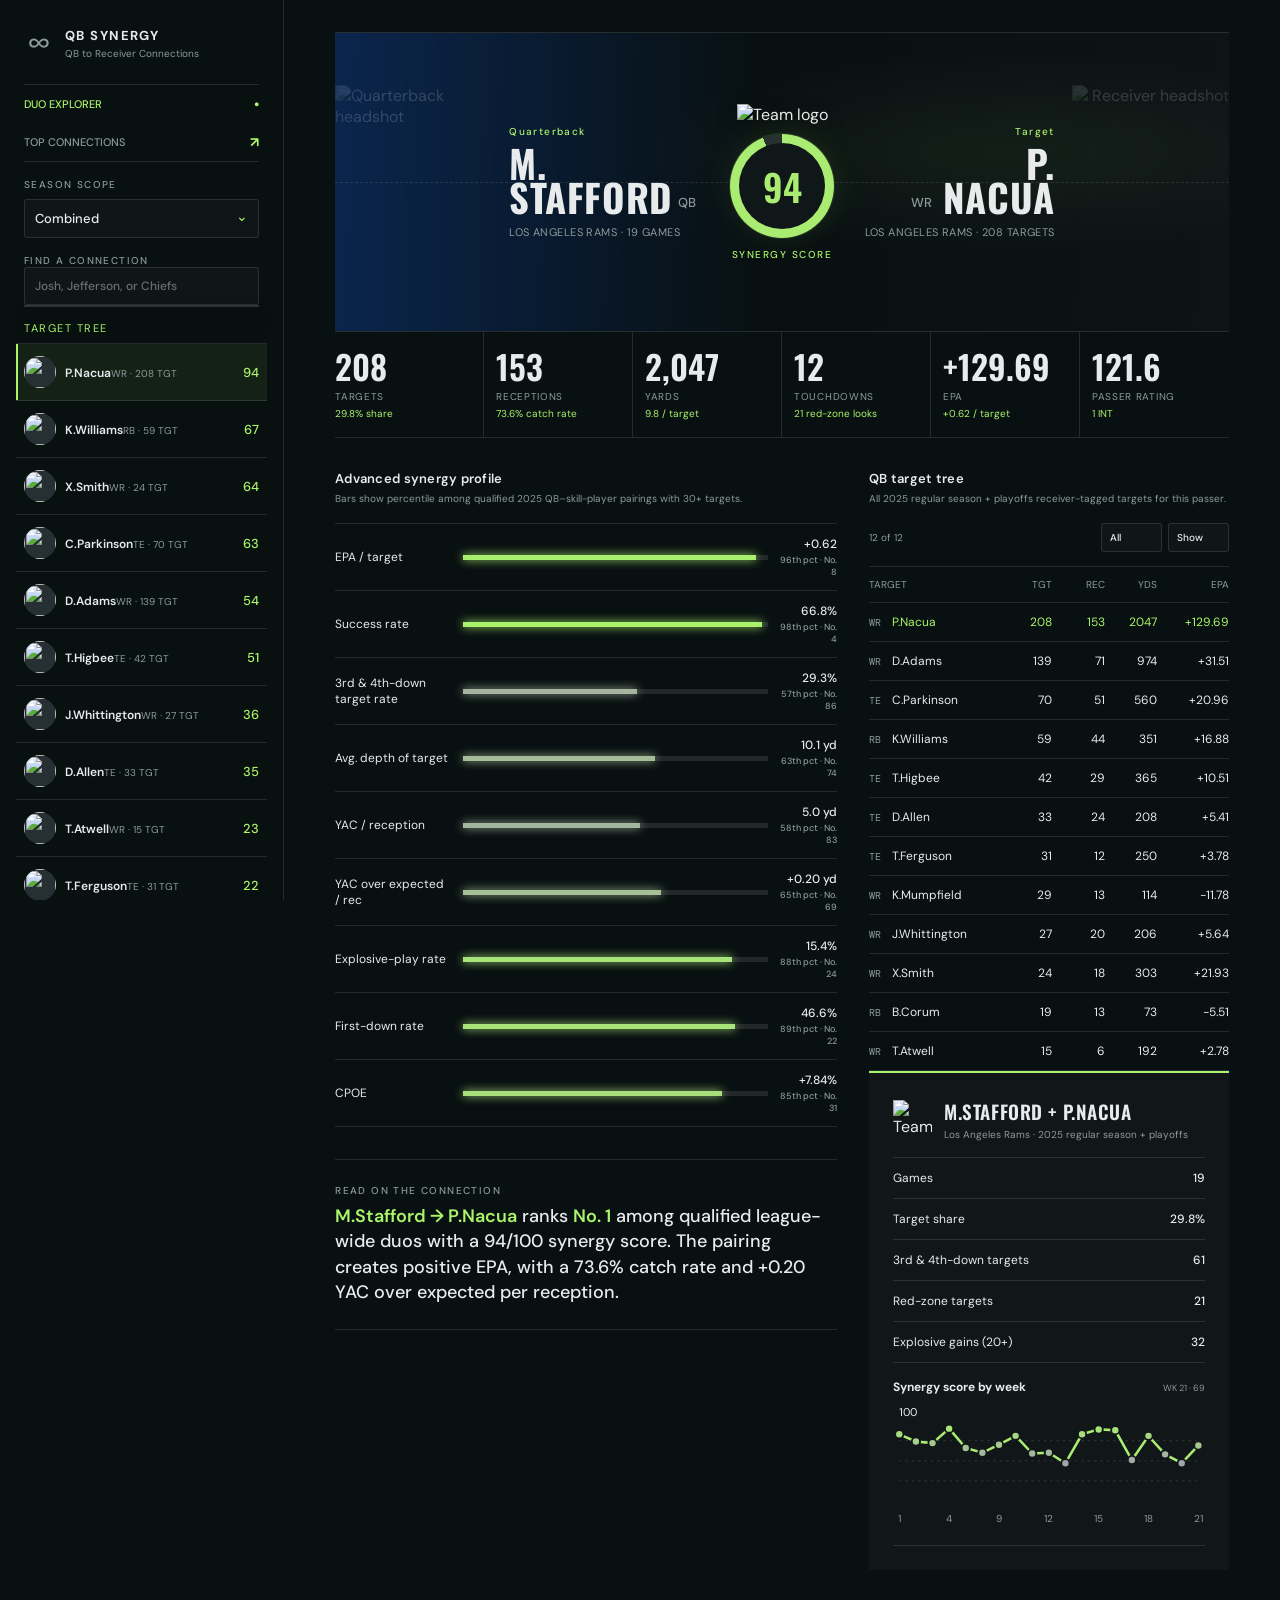
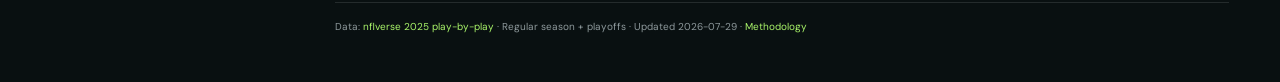
==== index.html @ 6d749989 "reup" ====
<!doctype html>
<html lang="en">
<head>
  <meta charset="utf-8" />
  <meta name="viewport" content="width=device-width, initial-scale=1" />
  <title>QB Synergy — 2025 NFL Connections</title>
  <link rel="preconnect" href="https://fonts.googleapis.com">
  <link rel="preconnect" href="https://fonts.gstatic.com" crossorigin>
  <link href="https://fonts.googleapis.com/css2?family=DM+Mono:wght@400;500&family=DM+Sans:wght@400;500;600;700&family=Oswald:wght@500;600;700&display=swap" rel="stylesheet">
  <style>
    :root{--ink:#e8ebec;--muted:#8e999c;--line:rgba(225,232,232,.13);--panel:#111718;--panel2:#151c1d;--accent:#aaf56a;--team:#003594;--bg:#091011}
    *{box-sizing:border-box} body{margin:0;background:var(--bg);color:var(--ink);font-family:"DM Sans",sans-serif;min-height:100vh}
    body:before{content:"";pointer-events:none;position:fixed;inset:0;background:linear-gradient(105deg,rgba(255,255,255,.025) 1px,transparent 1px),linear-gradient(15deg,rgba(255,255,255,.018) 1px,transparent 1px);background-size:80px 80px,130px 130px;opacity:.3;z-index:-1}
    .app{display:grid;grid-template-columns:284px minmax(0,1fr);min-height:100vh}.sidebar{padding:26px 17px 18px;border-right:1px solid var(--line);background:rgba(9,16,17,.88);position:sticky;top:0;height:100vh;overflow:auto}.brand{display:flex;align-items:center;gap:11px;padding:0 10px 27px}.mark{width:29px;height:29px;background:var(--accent);border-radius:50% 50% 50% 5px;transform:rotate(-45deg);position:relative;animation:mark-in .6s cubic-bezier(.2,.8,.2,1) both}.mark:after{content:"";position:absolute;inset:8px;border:2px solid #0d1915;border-radius:50%}.brand strong{letter-spacing:.11em;font-size:13px}.brand span{font-family:"DM Mono";font-size:10px;color:var(--muted);display:block;margin-top:2px}
    .side-label,.eyebrow{font:500 10px "DM Mono";letter-spacing:.14em;text-transform:uppercase;color:var(--muted)}.side-nav{margin:0 10px 18px;border-top:1px solid var(--line);border-bottom:1px solid var(--line)}.side-nav a{display:flex;justify-content:space-between;align-items:center;padding:10px 0;color:var(--muted);text-decoration:none;font:500 11px "DM Mono"}.side-nav a.active,.side-nav a:hover{color:var(--accent)}.side-nav b{color:var(--accent);font-size:14px}.search{position:relative;margin:0 10px 18px}.search input{width:100%;border:1px solid var(--line);background:#101617;color:var(--ink);font:500 12px "DM Sans";padding:10px;border-radius:3px;outline:none;transition:border-color .2s,background .2s}.search input::placeholder{color:#647073}.search input:focus{border-color:var(--accent);background:#131c1b}.search-results{position:absolute;z-index:10;left:0;right:0;top:100%;background:#131a1b;border:1px solid var(--line);box-shadow:0 14px 32px rgba(0,0,0,.3)}.search-hit{width:100%;display:grid;grid-template-columns:1fr auto;text-align:left;gap:8px;border:0;border-bottom:1px solid var(--line);background:transparent;color:var(--ink);padding:9px 10px;cursor:pointer;font:11px "DM Sans"}.search-hit:last-child{border-bottom:0}.search-hit:hover{background:rgba(170,245,106,.08)}.search-hit b{font-weight:600}.search-hit span{font:9px "DM Mono";color:var(--muted)}.search-hit em{font:10px "DM Mono";color:var(--accent);font-style:normal}.filter{padding:0 10px 20px}.filter+.filter{padding-top:3px}.select-wrap{position:relative;margin-top:8px}.select-wrap:after{content:"⌄";position:absolute;right:11px;top:8px;color:var(--accent);pointer-events:none;font-size:14px}select{appearance:none;width:100%;border:1px solid var(--line);background:#101617;color:var(--ink);font:500 13px "DM Sans";padding:10px 30px 10px 10px;border-radius:3px;outline:none;transition:border-color .2s,background .2s}select:hover,select:focus{border-color:var(--accent);background:#131c1b}
    .pair-list-title{margin:14px 10px 10px;display:flex;align-items:center;justify-content:space-between}.pair-list-title span:last-child{color:var(--accent);font:11px "DM Mono"}.pair-list{border-top:1px solid var(--line)}.pair{width:100%;text-align:left;border:0;border-bottom:1px solid var(--line);background:transparent;color:var(--ink);padding:13px 10px;cursor:pointer;display:grid;grid-template-columns:33px 1fr auto;gap:9px;align-items:center;transition:background .18s,transform .18s}.pair:hover{transform:translateX(3px)}.pair:hover,.pair.active{background:rgba(170,245,106,.08)}.pair.active{box-shadow:inset 2px 0 var(--accent)}.avatar-mini{width:32px;height:32px;border-radius:50%;object-fit:cover;background:#263032}.pair-name{font-size:12px;font-weight:600;white-space:nowrap;overflow:hidden;text-overflow:ellipsis}.pair-meta{color:var(--muted);font:10px "DM Mono";margin-top:2px}.score-small{color:var(--accent);font:500 13px "DM Mono"}.source{font:10px/1.45 "DM Mono";color:var(--muted);padding:19px 10px 0}.source a{color:var(--accent)}
    main{padding:27px clamp(22px,4vw,62px) 42px;overflow:hidden;animation:page-in .5s .06s cubic-bezier(.2,.8,.2,1) both}.topbar{display:flex;justify-content:space-between;align-items:flex-start;margin-bottom:25px}.season{font:500 11px "DM Mono";color:var(--accent);letter-spacing:.1em}.scope{margin-top:6px;color:var(--muted);font-size:12px}.report-tag{border:1px solid var(--line);font:10px "DM Mono";letter-spacing:.1em;color:var(--muted);padding:8px 10px;border-radius:2px;background:rgba(170,245,106,.035)}
    .hero{position:relative;min-height:300px;border-top:1px solid var(--line);border-bottom:1px solid var(--line);display:grid;grid-template-columns:1fr auto 1fr;align-items:center;overflow:hidden;background:linear-gradient(95deg,rgba(255,255,255,.025),transparent 44%,rgba(255,255,255,.02))}.hero:before{content:"";position:absolute;left:0;right:0;top:50%;border-top:1px dashed rgba(255,255,255,.11)}.hero:after{content:"";position:absolute;inset:0;background:linear-gradient(90deg,var(--team),transparent 48%),radial-gradient(ellipse at 75% 40%,rgba(170,245,106,.12),transparent 39%);mix-blend-mode:screen;opacity:.42;pointer-events:none;animation:glow 6s ease-in-out infinite}.player{position:relative;z-index:1;display:flex;align-items:center;gap:17px;min-width:0;animation:hero-in .6s .15s cubic-bezier(.2,.8,.2,1) both}.player.receiver{justify-content:flex-end;text-align:right;animation-delay:.25s}.portrait{height:194px;width:157px;object-fit:cover;object-position:top;background:#293638;align-self:end;filter:grayscale(.1) contrast(1.06);mask-image:linear-gradient(#000 78%,transparent)}.player-info{min-width:0}.role{font:500 10px "DM Mono";letter-spacing:.14em;color:var(--accent);margin-bottom:8px}.player-name{font:700 clamp(25px,3vw,47px)/.88 "Oswald";text-transform:uppercase;letter-spacing:.015em}.player-name small{color:var(--muted);font:500 13px "DM Mono";vertical-align:middle;margin-left:5px}.team-line{color:var(--muted);font:11px "DM Mono";margin-top:11px;letter-spacing:.04em}.center-score{position:relative;z-index:2;text-align:center;align-self:center;min-width:128px;animation:hero-in .6s .2s cubic-bezier(.2,.8,.2,1) both}.team-logo{width:45px;height:45px;object-fit:contain;margin:0 auto 9px;filter:drop-shadow(0 4px 10px rgba(0,0,0,.45))}.score-ring{width:104px;height:104px;margin:auto;border:0;border-radius:50%;display:grid;place-items:center;background:conic-gradient(var(--accent) calc(var(--score)*1%),rgba(255,255,255,.12) 0);position:relative;box-shadow:0 0 0 1px rgba(170,245,106,.12),0 0 30px rgba(170,245,106,.10);cursor:help}.score-ring:before{content:"";width:86px;height:86px;border-radius:50%;background:#101718;position:absolute}.score-value{position:relative;font:600 37px/1 "Oswald"}.score-caption{position:relative;color:var(--muted);font:9px "DM Mono";letter-spacing:.1em;margin-top:2px}.score-name{font:500 10px "DM Mono";letter-spacing:.15em;color:var(--accent);margin-top:10px}.score-tooltip{position:absolute;z-index:5;left:50%;top:50%;width:282px;padding:13px 14px;text-align:left;background:#101718;border:1px solid rgba(170,245,106,.55);box-shadow:0 14px 36px rgba(0,0,0,.45);opacity:0;pointer-events:none;transform:translate(-50%,-50%) scale(.97);transition:opacity .16s,transform .16s}.center-score:hover .score-tooltip,.center-score:focus-within .score-tooltip{opacity:1;transform:translate(-50%,-50%) scale(1)}.score-tooltip strong{display:block;color:var(--accent);font:500 10px "DM Mono";letter-spacing:.1em}.score-tooltip p{margin:8px 0 0;color:var(--muted);font:9px/1.45 "DM Mono"}.score-tooltip p b{color:var(--ink);font-weight:500}
    .stats-row{display:grid;grid-template-columns:repeat(6,1fr);border-bottom:1px solid var(--line)}.stat{padding:18px 12px 17px;border-right:1px solid var(--line)}.stat:first-child{padding-left:0}.stat:last-child{border-right:0}.stat-value{font:600 clamp(22px,2.6vw,34px)/1 "Oswald"}.stat-label{font:10px "DM Mono";letter-spacing:.07em;color:var(--muted);text-transform:uppercase;margin-top:7px}.stat-sub{font-size:10px;color:var(--accent);margin-top:4px}
    .grid{display:grid;grid-template-columns:minmax(0,1.48fr) minmax(280px,.82fr);gap:30px;margin-top:31px}.section-title{font:600 13px "DM Sans";letter-spacing:.02em;margin:0}.section-note{font:10px "DM Mono";color:var(--muted);margin:5px 0 18px}.metric-list{border-top:1px solid var(--line)}.metric{display:grid;grid-template-columns:116px minmax(70px,1fr) 57px;gap:14px;align-items:center;border-bottom:1px solid var(--line);padding:12px 0}.metric-label{font-size:12px}.track{height:5px;background:rgba(255,255,255,.10);position:relative}.track i{display:block;height:100%;background:var(--accent);box-shadow:0 0 10px rgba(170,245,106,.23)}.metric-value{text-align:right;font:500 12px "DM Mono"}.metric-value span{color:var(--muted);font-size:9px;display:block;margin-top:2px}.split-table{border-top:1px solid var(--line)}.split-row{display:grid;grid-template-columns:1.55fr repeat(4,.65fr);gap:8px;padding:11px 0;border-bottom:1px solid var(--line);font-size:12px;align-items:center}.split-row.header{font:10px "DM Mono";letter-spacing:.08em;color:var(--muted);text-transform:uppercase}.split-row:not(.header) span:not(:first-child){font:12px "DM Mono";text-align:right}.position-dot{display:inline-grid;place-items:center;margin-right:8px;width:20px;height:20px;border:1px solid var(--line);border-radius:50%;font:9px "DM Mono";color:var(--accent)}
    .insight{border-top:1px solid var(--line);border-bottom:1px solid var(--line);padding:20px 0 19px;margin-top:29px}.insight p{font:500 18px/1.4 "DM Sans";margin:7px 0 0;max-width:57ch}.insight strong{color:var(--accent);font-weight:600}.profile{background:var(--panel);padding:20px 20px 16px;border-top:2px solid var(--accent)}.profile-top{display:flex;align-items:center;gap:11px;border-bottom:1px solid var(--line);padding-bottom:16px}.profile-logo{width:39px;height:39px;object-fit:contain}.profile h3{margin:0;font:600 19px "Oswald";text-transform:uppercase;letter-spacing:.03em}.profile p{margin:3px 0 0;color:var(--muted);font:10px "DM Mono"}.detail{display:flex;justify-content:space-between;border-bottom:1px solid var(--line);padding:11px 0;font-size:12px}.detail span:last-child{font:500 12px "DM Mono"}.score-history{padding:16px 0 2px;border-bottom:1px solid var(--line)}.history-head{display:flex;align-items:baseline;justify-content:space-between;gap:8px}.history-head b{font-size:12px}.history-head span{font:9px "DM Mono";color:var(--muted)}.score-history svg{width:100%;height:auto;display:block;margin-top:8px}.history-grid{stroke:rgba(232,235,236,.11);stroke-width:1;stroke-dasharray:2 3}.history-line{fill:none;stroke:var(--score-color,#aaf56a);stroke-width:2}.history-dot{stroke:#101718;stroke-width:1.5}.history-point{cursor:crosshair;transition:r .14s,stroke-width .14s;outline:none}.history-point:hover,.history-point:focus,.history-point.active{stroke:#fff;stroke-width:2.2}.history-tooltip{opacity:0;pointer-events:none;transition:opacity .12s}.history-tooltip.active{opacity:1}.history-tooltip rect{fill:#101718;stroke:rgba(170,245,106,.72);stroke-width:1}.history-tooltip text{font:9px "DM Mono"}.history-tooltip .tip-main{fill:var(--accent)}.history-tooltip .tip-sub{fill:var(--ink)}.history-week{fill:var(--muted);font:8px "DM Mono"}.history-score{fill:var(--ink);font:9px "DM Mono"}.method{margin-top:16px;font:10px/1.55 "DM Mono";color:var(--muted)}.method b{color:var(--ink);font-weight:500}
    .empty{padding:30px 10px;color:var(--muted);font-size:12px}@keyframes page-in{from{opacity:0;transform:translateY(10px)}to{opacity:1;transform:none}}@keyframes hero-in{from{opacity:0;transform:translateY(14px)}to{opacity:1;transform:none}}@keyframes mark-in{from{opacity:0;transform:rotate(-80deg) scale(.5)}to{opacity:1;transform:rotate(-45deg) scale(1)}}@keyframes glow{50%{opacity:.58;transform:scale(1.03)}}@media(prefers-reduced-motion:reduce){*,*:before,*:after{animation-duration:.01ms!important;animation-iteration-count:1!important;transition-duration:.01ms!important}}
    @media(max-width:960px){.app{grid-template-columns:1fr}.sidebar{position:relative;height:auto;border-right:0;border-bottom:1px solid var(--line);padding:18px 20px}.brand{padding-bottom:17px}.filters{display:grid;grid-template-columns:1fr 1fr}.pair-list{display:flex;overflow:auto}.pair{min-width:190px;border-bottom:0;border-right:1px solid var(--line)}.source{display:none}main{padding:22px}.grid{grid-template-columns:1fr}.hero{min-height:265px}.portrait{width:120px;height:170px}.stats-row{grid-template-columns:repeat(3,1fr)}.stat:nth-child(3){border-right:0}.stat:nth-child(-n+3){border-bottom:1px solid var(--line)}}
    @media(max-width:620px){main{padding:17px 14px 28px}.report-tag{display:none}.hero{grid-template-columns:1fr 90px 1fr;min-height:240px}.portrait{display:none}.player{padding:15px 5px}.player-name{font-size:30px}.player-name small{display:block;margin:7px 0 0}.score-ring{width:76px;height:76px}.score-ring:before{width:62px;height:62px}.score-value{font-size:28px}.score-name{font-size:8px}.team-logo{width:34px;height:34px}.stats-row{grid-template-columns:repeat(2,1fr)}.stat:nth-child(3){border-right:1px solid var(--line)}.stat:nth-child(2n){border-right:0}.filters{grid-template-columns:1fr}.grid{gap:24px}.metric{grid-template-columns:91px 1fr 52px;gap:9px}.section-note{line-height:1.5}.topbar{margin-bottom:17px}}
    .tree-controls{display:flex;align-items:center;justify-content:space-between;gap:10px;margin:0 0 14px}.tree-controls .table-count{font:10px "DM Mono";color:var(--muted)}.tree-controls .tree-selects{display:flex;gap:6px}.tree-controls select{font-size:10px;padding:7px 23px 7px 8px}@media(max-width:620px){.tree-controls{align-items:flex-start;flex-direction:column}.tree-controls .tree-selects{width:100%}.tree-controls select{flex:1}}
    .topbar{display:none}main{padding-top:34px}.score-caption{display:none}.portrait{background:transparent;opacity:.96;filter:saturate(.92) contrast(1.07);mask-image:radial-gradient(ellipse 84% 91% at 50% 45%,#000 50%,rgba(0,0,0,.78) 68%,transparent 100%)}
  </style>
  <style>
    main{min-width:0}.split-row{grid-template-columns:minmax(0,1.5fr) repeat(3,minmax(42px,.5fr)) minmax(64px,.65fr);gap:6px}.split-row span:first-child{min-width:0;white-space:nowrap;overflow:hidden;text-overflow:ellipsis}.split-row:not(.header) span:first-child{display:flex;align-items:center;gap:7px}.position-dot{flex:0 0 20px;margin-right:0}
    .score-ring{background:conic-gradient(var(--score-color,#aaf56a) calc(var(--score)*1%),rgba(255,255,255,.12) 0)}.score-value{color:var(--score-color,#aaf56a)}.score-ring.is-loading{animation:score-arrive 1.25s cubic-bezier(.16,.9,.25,1) both}@keyframes score-arrive{0%{opacity:0;transform:scale(.58) rotate(-80deg);filter:blur(4px)}65%{opacity:1;transform:scale(1.08) rotate(7deg);filter:none}100%{transform:scale(1) rotate(0)}}
    @media(max-width:960px){main{width:100%;max-width:100%;overflow:hidden}}
    @media(max-width:620px){.hero{grid-template-areas:"qb target" "score score";grid-template-columns:minmax(0,1fr) minmax(0,1fr);grid-template-rows:auto auto;min-height:292px}.player:not(.receiver){grid-area:qb}.player.receiver{grid-area:target}.center-score{grid-area:score;min-width:0;padding:4px 0 14px}.player{padding:16px 5px 0}.player-name{font-size:27px}.team-line{font-size:10px}}
  </style>
  <style>.mark{display:grid;place-items:center;background:none!important;border-radius:0!important;transform:none!important;color:#8e999c;font:normal 31px/.8 "DM Sans",sans-serif;animation:infinity-in .6s cubic-bezier(.2,.8,.2,1) both}.mark:after{display:none}@keyframes infinity-in{from{opacity:0;transform:scale(.55)}to{opacity:1;transform:scale(1)}}</style>
  <style>:root{--space-1:4px;--space-2:8px;--space-3:12px;--space-4:16px;--space-5:24px;--space-6:32px}body *{font-family:"DM Sans",sans-serif!important;letter-spacing:normal}.player-name,.stat-value,.score-value,.profile h3{font-family:"Oswald",sans-serif!important}.sidebar{padding:var(--space-5) var(--space-4)}.brand{gap:var(--space-3);padding:0 var(--space-2) var(--space-5)}.side-nav{margin:0 var(--space-2) var(--space-4)}.search{margin:0 var(--space-2) var(--space-4)}.filter{padding:0 var(--space-2) var(--space-4)}.pair-list-title{margin:var(--space-4) var(--space-2) var(--space-2)}.pair{gap:var(--space-2);padding:var(--space-3) var(--space-2)}.source{padding:var(--space-5) var(--space-2) 0}main{padding:var(--space-6) clamp(var(--space-5),4vw,64px) 48px}.topbar{margin-bottom:var(--space-5)}.grid{gap:var(--space-6);margin-top:var(--space-6)}.metric{gap:var(--space-3);padding:var(--space-3) 0}.profile{padding:var(--space-5)}.profile-top{gap:var(--space-3);padding-bottom:var(--space-4)}.detail{padding:var(--space-3) 0}.score-history{padding:var(--space-4) 0}.insight{margin-top:var(--space-6);padding:var(--space-5) 0}@media(max-width:960px){.sidebar{padding:var(--space-4) var(--space-5)}main{padding:var(--space-5)}}@media(max-width:620px){main{padding:var(--space-4) var(--space-3) var(--space-5)}.grid{gap:var(--space-5)}}</style>
<style>
.table-scroll{width:100%;overflow-x:auto;overscroll-behavior-inline:contain;scrollbar-color:var(--line) transparent}.table-scroll .split-table{min-width:0}.split-row{grid-template-columns:minmax(118px,1.25fr) repeat(3,minmax(36px,.45fr)) minmax(58px,.63fr);gap:6px}.split-row span:first-child{min-width:0;white-space:nowrap;overflow:hidden;text-overflow:ellipsis}.split-row span:not(:first-child){white-space:nowrap}.split-row.header span:not(:first-child){text-align:right}.position-dot{display:inline!important;flex:0 0 auto!important;width:auto!important;height:auto!important;margin:0 4px 0 0!important;border:0!important;border-radius:0!important;color:var(--muted)!important;font:10px "DM Mono"!important}.split-empty{grid-column:1/-1;padding:16px 0;color:var(--muted);font:11px "DM Mono"}.page-meta{margin-top:var(--space-6);padding-top:var(--space-4);border-top:1px solid var(--line);color:var(--muted);font:10px/1.55 "DM Mono"}.page-meta a{color:var(--accent);text-decoration:none}.page-meta a:hover{text-decoration:underline}@media(min-width:961px){.grid{grid-template-columns:minmax(0,1.34fr) minmax(330px,.96fr)}}@media(max-width:720px){main{padding-left:16px;padding-right:16px}.grid{gap:24px}}@media(max-width:620px){.table-scroll{margin-right:calc(var(--space-3) * -1);padding-right:var(--space-3);width:calc(100% + var(--space-3))}.split-row{gap:6px}}
</style>
<link rel="icon" href="favicon.svg" type="image/svg+xml"></head><body>
<div class="app">
  <aside class="sidebar">
    <div class="brand"><i class="mark" aria-hidden="true">∞</i><div><strong>QB SYNERGY</strong><span>QB to Receiver Connections</span></div></div>
    <nav class="side-nav"><a class="active" href="index.html">DUO EXPLORER <b>•</b></a><a href="top-connections.html">TOP CONNECTIONS <b>↗</b></a></nav>
    <div class="filter"><div class="side-label">Season scope</div><div class="select-wrap"><select id="seasonScope" aria-label="Select season scope"><option value="REG">Regular season</option><option value="POST">Playoffs</option><option value="ALL">Combined</option></select></div></div>
    <div class="search"><div class="side-label">Find a connection</div><input id="pairSearch" type="search" autocomplete="off" placeholder="Josh, Jefferson, or Chiefs" aria-label="Find a quarterback target connection"><div class="search-results" id="searchResults"></div></div>
    <div class="pair-list-title"><span class="side-label">Target tree</span></div>
    <div class="pair-list" id="pairList"></div>
    <div class="source">Built from <a href="https://nflverse.nflverse.com/" target="_blank" rel="noreferrer">nflverse</a> 2025 play-by-play.<br>Regular season · receiver-tagged attempts · min. 2 targets.</div>
  </aside>
  <main>
    <header class="topbar"><div><div class="season">2025 NFL · regular season</div><div class="scope">QB-to-WR / TE / RB target synergy</div></div><div class="report-tag">LEAGUE DATA · 2025</div></header>
    <section class="hero">
      <div class="player"><img class="portrait" id="qbPhoto" alt="Quarterback headshot"><div class="player-info"><div class="role">Quarterback</div><div class="player-name" id="qbName"></div><div class="team-line" id="qbTeam"></div></div></div>
      <div class="center-score"><img class="team-logo" id="teamLogo" alt="Team logo"><button class="score-ring" id="scoreRing" type="button" aria-describedby="scoreTooltip" aria-label="Show Synergy Score calculation"><div><div class="score-value" id="scoreValue"></div><div class="score-caption">SYNERGY SCORE</div></div></button><div class="score-tooltip" id="scoreTooltip" role="tooltip"></div><div class="score-name">THE LINKUP</div></div>
      <div class="player receiver"><div class="player-info"><div class="role">Target</div><div class="player-name" id="receiverName"></div><div class="team-line" id="receiverTeam"></div></div><img class="portrait" id="receiverPhoto" alt="Receiver headshot"></div>
    </section>
    <section class="stats-row" id="rawStats"></section>
    <div class="grid">
      <section><h2 class="section-title">Advanced synergy profile</h2><p class="section-note">Bars show percentile among qualified 2025 QB–skill-player pairings with 30+ targets.</p><div class="metric-list" id="metrics"></div><div class="insight"><div class="eyebrow">Read on the connection</div><p id="insightText"></p></div></section>
      <section><h2 class="section-title">QB target tree</h2><p class="section-note">All 2025 receiver-tagged targets for this passer.</p><div class="table-scroll" tabindex="0" aria-label="QB target tree table"><div class="split-table" id="targetTree"></div></div><div class="profile"><div class="profile-top"><img class="profile-logo" id="profileLogo" alt="Team logo"><div><h3 id="profileName"></h3><p id="profileSub"></p></div></div><div id="profileDetails"></div><div class="score-history" id="scoreHistory"></div></div></section>
    </div><footer class="page-meta" id="pageMeta"></footer>
  </main>
</div>
<script src="score.js"></script><script>
const TEAM={ARI:['Arizona Cardinals','ari','#97233f'],ATL:['Atlanta Falcons','atl','#a71930'],BAL:['Baltimore Ravens','bal','#241773'],BUF:['Buffalo Bills','buf','#00338d'],CAR:['Carolina Panthers','car','#0085ca'],CHI:['Chicago Bears','chi','#0b162a'],CIN:['Cincinnati Bengals','cin','#fb4f14'],CLE:['Cleveland Browns','cle','#311d00'],DAL:['Dallas Cowboys','dal','#003594'],DEN:['Denver Broncos','den','#fb4f14'],DET:['Detroit Lions','det','#0076b6'],GB:['Green Bay Packers','gb','#203731'],HOU:['Houston Texans','hou','#03202f'],IND:['Indianapolis Colts','ind','#002c5f'],JAX:['Jacksonville Jaguars','jax','#006778'],KC:['Kansas City Chiefs','kc','#e31837'],LA:['Los Angeles Rams','lar','#003594'],LAC:['Los Angeles Chargers','lac','#0080c6'],LV:['Las Vegas Raiders','lv','#a5acaf'],MIA:['Miami Dolphins','mia','#008e97'],MIN:['Minnesota Vikings','min','#4f2683'],NE:['New England Patriots','ne','#002244'],NO:['New Orleans Saints','no','#d3bc8d'],NYG:['New York Giants','nyg','#0b2265'],NYJ:['New York Jets','nyj','#125740'],PHI:['Philadelphia Eagles','phi','#004c54'],PIT:['Pittsburgh Steelers','pit','#ffb612'],SEA:['Seattle Seahawks','sea','#002244'],SF:['San Francisco 49ers','sf','#aa0000'],TB:['Tampa Bay Buccaneers','tb','#d50a0a'],TEN:['Tennessee Titans','ten','#0c2340'],WAS:['Washington Commanders','wsh','#5a1414']};
let DATA, selected, qbPairs=[];
const SCOPE_FILES={REG:'data.json',POST:'data-playoffs.json',ALL:'data-combined.json'};
const SCOPE_LABELS={REG:'Regular season',POST:'Playoffs',ALL:'Regular season + playoffs'};
let activeScope=SCOPE_FILES[new URLSearchParams(location.search).get('scope')]?new URLSearchParams(location.search).get('scope'):'ALL';
const $=s=>document.querySelector(s), fmt=n=>Number(n||0).toLocaleString('en-US',{maximumFractionDigits:0}), pct=n=>`${(n*100).toFixed(1)}%`, dec=n=>`${n>=0?'+':''}${Number(n).toFixed(2)}`;
const logo=t=>`https://a.espncdn.com/i/teamlogos/nfl/500/${(TEAM[t]?.[1]||t).toLowerCase()}.png`;
const SCORE_COMPONENTS=[['Outcome','EPA / target','scoreEpa',23],['Outcome','Success rate','scoreSuccess',16],['Outcome','CPOE','scoreCpoe',6],['Outcome','First-down rate','scoreFirstDown',8],['Outcome','YAC over expected / rec','scoreYacoe',7],['Trust','Target share','target_share',14],['Trust','3rd/4th target share','money_down_target_share',7],['Trust','Red-zone target share','red_zone_target_share',4],['Duo lift','QB EPA lift','scoreQbLift',12],['Duo lift','Explosive rate','scoreExplosive',3]];
const SCORE_TOTALS={Outcome:60,Trust:25,'Duo lift':15};
function valueOf(x,key){const value=Number(x[key]);return Number.isFinite(value)?value:0}
function threshold(name){return DATA?.thresholds?.[name]??({score:15,qualified:30,weekly:4}[name]||15)}
function percentile(value,key,recent=false){const targetKey=recent?'last4_targets':'targets',sample=DATA.pairs.filter(x=>x[targetKey]>=threshold(recent?'score':'qualified')).map(x=>valueOf(x,key)).sort((a,b)=>a-b);return sample.length?Math.round(100*sample.filter(x=>x<=value).length/sample.length):0}
function lowerPercentile(value,key,recent=false){const targetKey=recent?'last4_targets':'targets',sample=DATA.pairs.filter(x=>x[targetKey]>=threshold('score')).map(x=>valueOf(x,key));return sample.length?100*sample.filter(x=>x<value).length/sample.length:0}
function scoreGroup(x){return x.position==='RB'?'RB':'WR_TE'}
function scoreSample(x,key,recent=false){const targetKey=recent?'last4_targets':'targets';return DATA.pairs.filter(row=>row[targetKey]>=threshold('score')&&scoreGroup(row)===scoreGroup(x)).map(row=>valueOf(row,key)).sort((a,b)=>a-b)}
function scorePercentile(x,value,key,recent=false){const sample=scoreSample(x,key,recent);return sample.length?Math.round(100*sample.filter(item=>item<=value).length/sample.length):0}
function scoreLowerPercentile(x,value,key,recent=false){const sample=scoreSample(x,key,recent);return sample.length?100*sample.filter(item=>item<value).length/sample.length:0}
function rank(value,key){const sample=DATA.pairs.filter(x=>x.targets>=threshold('qualified')).map(x=>valueOf(x,key));return sample.filter(x=>x>value).length+1}
function prepareScores(recent=false){const prefix=recent?'last4_':'',scorePrefix=recent?'last4Score':'score',targetKey=`${prefix}targets`,rows=DATA.pairs.filter(x=>x[targetKey]>0),byPosition=new Map();rows.forEach(x=>{const group=scoreGroup(x);if(!byPosition.has(group))byPosition.set(group,[]);byPosition.get(group).push(x)});const raw=[[`${prefix}epa_per_target`,`${scorePrefix}Epa`],[`${prefix}success_rate`,`${scorePrefix}Success`],[`${prefix}cpoe`,`${scorePrefix}Cpoe`],[`${prefix}firstDownRate`,`${scorePrefix}FirstDown`],[`${prefix}yac_over_expected_per_reception`,`${scorePrefix}Yacoe`],[`${prefix}qb_epa_lift`,`${scorePrefix}QbLift`],[`${prefix}explosiveRate`,`${scorePrefix}Explosive`]],k=40;rows.forEach(x=>{x[`${prefix}firstDownRate`]=valueOf(x,`${prefix}first_downs`)/valueOf(x,targetKey);x[`${prefix}explosiveRate`]=valueOf(x,`${prefix}explosives`)/valueOf(x,targetKey);x[`${prefix}money_down_share_lift`]=valueOf(x,`${prefix}money_down_share_lift`);x[`${prefix}red_zone_share_lift`]=valueOf(x,`${prefix}red_zone_share_lift`);x[`${scorePrefix}MoneyLift`]=x[`${prefix}money_down_share_lift`]*valueOf(x,`${prefix}qb_money_down_targets`)/(valueOf(x,`${prefix}qb_money_down_targets`)+20);x[`${scorePrefix}RedLift`]=x[`${prefix}red_zone_share_lift`]*valueOf(x,`${prefix}qb_red_zone_targets`)/(valueOf(x,`${prefix}qb_red_zone_targets`)+12);const peers=byPosition.get(scoreGroup(x)),blend=valueOf(x,targetKey)/(valueOf(x,targetKey)+k);raw.forEach(([source,target])=>{const baseline=peers.reduce((sum,row)=>sum+valueOf(row,source),0)/peers.length;x[target]=blend*valueOf(x,source)+(1-blend)*baseline})})}
function scoreKey(key,recent){return recent?({'scoreEpa':'last4ScoreEpa','scoreSuccess':'last4ScoreSuccess','scoreCpoe':'last4ScoreCpoe','scoreFirstDown':'last4ScoreFirstDown','scoreYacoe':'last4ScoreYacoe','target_share':'last4_target_share','money_down_target_share':'last4_money_down_target_share','red_zone_target_share':'last4_red_zone_target_share','scoreMoneyLift':'last4ScoreMoneyLift','scoreRedLift':'last4ScoreRedLift','scoreQbLift':'last4ScoreQbLift','scoreExplosive':'last4ScoreExplosive'}[key]):key}
function calculateScore(x,withDetail=false,recent=false){const components=SCORE_COMPONENTS.map(([group,label,key,weight])=>{const metric=scoreKey(key,recent);return {group,label,weight,points:weight*scorePercentile(x,valueOf(x,metric),metric,recent)/100}}),turnoverPenalty=3*scoreLowerPercentile(x,valueOf(x,recent?'last4_interception_rate':'interception_rate'),recent?'last4_interception_rate':'interception_rate',recent)/100,moneyPenalty=2*scoreLowerPercentile(x,valueOf(x,recent?'last4_money_down_failure_rate':'money_down_failure_rate'),recent?'last4_money_down_failure_rate':'money_down_failure_rate',recent)/100,penalty=turnoverPenalty+moneyPenalty,total=Math.max(0,Math.round(components.reduce((sum,c)=>sum+c.points,0)-penalty));return withDetail?{total,components,penalty,turnoverPenalty,moneyPenalty}:total}
function score(x){return x.synergyScore??calculateScore(x)}
function scoreTooltip(x){const detail=calculateScore(x,true),rows=Object.keys(SCORE_TOTALS).map(group=>{const items=detail.components.filter(c=>c.group===group),points=items.reduce((sum,c)=>sum+c.points,0);return `<p><b>${group} · ${points.toFixed(1)} / ${SCORE_TOTALS[group]}</b><br>${items.map(c=>`${c.label} ${c.points.toFixed(1)}`).join(' · ')}</p>`}).join(''),blend=Math.round(100*x.targets/(x.targets+40)),pool=x.position==='RB'?'RB duos':'WR/TE duos';return `<strong>SYNERGY SCORE · ${detail.total}</strong>${rows}<p><b>Negative-play penalty · −${detail.penalty.toFixed(1)} / 5</b><br>Interceptions −${detail.turnoverPenalty.toFixed(1)} · Failed 3rd/4th targets −${detail.moneyPenalty.toFixed(1)}</p><p>Score inputs are compared within ${pool}; efficiency inputs are stabilized: ${blend}% duo results / ${100-blend}% pool baseline.</p>`}
let WEEKLY_ROWS=[],WEEKLY_SAMPLES=new Map(),WEEKLY_SCORE_SAMPLES=new Map();
function prepareWeeklyScores(){WEEKLY_ROWS=DATA.pairs.flatMap(pair=>(pair.weekly||[]).map(row=>Object.assign(row,{position:pair.position}))).filter(row=>valueOf(row,'targets')>0);WEEKLY_SCORE_SAMPLES.clear();const byPosition=new Map(),raw=[['epa_per_target','scoreEpa'],['success_rate','scoreSuccess'],['cpoe','scoreCpoe'],['firstDownRate','scoreFirstDown'],['yac_over_expected_per_reception','scoreYacoe'],['qb_epa_lift','scoreQbLift'],['explosiveRate','scoreExplosive']],k=8;WEEKLY_ROWS.forEach(row=>{row.firstDownRate=valueOf(row,'first_downs')/valueOf(row,'targets');row.explosiveRate=valueOf(row,'explosives')/valueOf(row,'targets');row.money_down_share_lift=valueOf(row,'money_down_share_lift');row.money_down_target_share=row.money_down_share_lift+valueOf(row,'target_share');row.red_zone_share_lift=valueOf(row,'red_zone_share_lift');row.red_zone_target_share=row.red_zone_share_lift+valueOf(row,'target_share');row.scoreMoneyLift=row.money_down_share_lift*valueOf(row,'qb_money_down_targets')/(valueOf(row,'qb_money_down_targets')+20);row.scoreRedLift=row.red_zone_share_lift*valueOf(row,'qb_red_zone_targets')/(valueOf(row,'qb_red_zone_targets')+12);const group=scoreGroup(row);if(!byPosition.has(group))byPosition.set(group,[]);byPosition.get(group).push(row)});const baselines=new Map();byPosition.forEach((rows,position)=>baselines.set(position,Object.fromEntries(raw.map(([source,target])=>[target,rows.reduce((sum,row)=>sum+valueOf(row,source),0)/rows.length]))));WEEKLY_ROWS.forEach(row=>{const blend=valueOf(row,'targets')/(valueOf(row,'targets')+k),baseline=baselines.get(scoreGroup(row));raw.forEach(([source,target])=>{row[target]=blend*valueOf(row,source)+(1-blend)*baseline[target]})});const keys=[...SCORE_COMPONENTS.map(([, ,key])=>key),'interception_rate','money_down_failure_rate'];WEEKLY_SAMPLES=new Map(keys.map(key=>[key,WEEKLY_ROWS.filter(row=>valueOf(row,'targets')>=4).map(row=>valueOf(row,key)).sort((a,b)=>a-b)]));WEEKLY_ROWS.forEach(row=>row.synergyScore=calculateWeeklyScore(row))}
function weeklyCount(value,key,strict=false){const sample=WEEKLY_SAMPLES.get(key)||[];let lo=0,hi=sample.length;while(lo<hi){const mid=(lo+hi)>>1;if(sample[mid]<(strict?value:value+Number.EPSILON))lo=mid+1;else hi=mid}return lo}
function weeklyPercentile(value,key){const sample=WEEKLY_SAMPLES.get(key)||[];return sample.length?Math.round(100*weeklyCount(value,key)/sample.length):0}
function weeklyLowerPercentile(value,key){const sample=WEEKLY_SAMPLES.get(key)||[];return sample.length?100*weeklyCount(value,key,true)/sample.length:0}
function weeklyScoreSample(row,key){const cacheKey=`${scoreGroup(row)}:${key}`;if(!WEEKLY_SCORE_SAMPLES.has(cacheKey))WEEKLY_SCORE_SAMPLES.set(cacheKey,WEEKLY_ROWS.filter(item=>valueOf(item,'targets')>=threshold('weekly')&&scoreGroup(item)===scoreGroup(row)).map(item=>valueOf(item,key)).sort((a,b)=>a-b));return WEEKLY_SCORE_SAMPLES.get(cacheKey)}
function weeklyScoreCount(sample,value,strict=false){let lo=0,hi=sample.length;while(lo<hi){const mid=(lo+hi)>>1;if(sample[mid]<(strict?value:value+Number.EPSILON))lo=mid+1;else hi=mid}return lo}
function weeklyScorePercentile(row,key){const sample=weeklyScoreSample(row,key);return sample.length?Math.round(100*weeklyScoreCount(sample,valueOf(row,key))/sample.length):0}
function weeklyScoreLowerPercentile(row,key){const sample=weeklyScoreSample(row,key);return sample.length?100*weeklyScoreCount(sample,valueOf(row,key),true)/sample.length:0}
function calculateWeeklyScore(row){const base=SCORE_COMPONENTS.reduce((sum,[,,key,weight])=>sum+weight*weeklyScorePercentile(row,key)/100,0),penalty=3*weeklyScoreLowerPercentile(row,'interception_rate')/100+2*weeklyScoreLowerPercentile(row,'money_down_failure_rate')/100;return Math.max(0,Math.round(base-penalty))}
function renderScoreHistory(x){const rows=(x.weekly||[]).filter(row=>valueOf(row,'targets')>0).sort((a,b)=>a.week-b.week);if(!rows.length){$('#scoreHistory').innerHTML='';return}const W=248,H=100,L=5,R=5,T=14,B=22,iw=W-L-R,ih=H-T-B,px=index=>rows.length===1?L+iw/2:L+index*iw/(rows.length-1),py=value=>T+(100-value)/100*ih,path=rows.map((row,index)=>`${index?'L':'M'}${px(index).toFixed(1)},${py(row.synergyScore).toFixed(1)}`).join(' '),grid=[25,50,75].map(value=>`<line class="history-grid" x1="${L}" x2="${W-R}" y1="${py(value)}" y2="${py(value)}"/>`).join(''),dots=rows.map((row,index)=>`<circle class="history-dot history-point" data-index="${index}" data-week="${row.week}" data-score="${row.synergyScore}" data-targets="${row.targets}" cx="${px(index)}" cy="${py(row.synergyScore)}" r="3.3" fill="${scoreColor(row.synergyScore)}" tabindex="0" role="img" aria-label="Week ${row.week}: ${row.synergyScore} Synergy Score on ${row.targets} targets"/>`).join(''),labels=rows.map((row,index)=>index===0||index===rows.length-1||index%3===0?`<text class="history-week" x="${px(index)}" y="${H-5}" text-anchor="middle">${row.week}</text>`:'').join(''),latest=rows.at(-1);$('#scoreHistory').innerHTML=`<div class="history-head"><b>Synergy score by week</b><span>WK ${latest.week} · ${latest.synergyScore}</span></div><svg viewBox="0 0 ${W} ${H}" role="img" aria-label="Weekly Synergy Score history. Latest: week ${latest.week}, score ${latest.synergyScore}.">${grid}<path class="history-line" d="${path}"/>${dots}<g class="history-tooltip" aria-hidden="true"><rect width="94" height="31" rx="2"/><text class="tip-main" x="7" y="12"></text><text class="tip-sub" x="7" y="24"></text></g>${labels}<text class="history-score" x="${L}" y="10">100</text></svg>`;const svg=$('#scoreHistory svg'),tooltip=svg.querySelector('.history-tooltip'),main=tooltip.querySelector('.tip-main'),sub=tooltip.querySelector('.tip-sub'),show=point=>{const index=Number(point.dataset.index),cx=px(index),cy=py(Number(point.dataset.score)),tx=Math.max(0,Math.min(W-94,cx-47)),ty=cy<45?cy+7:cy-39;tooltip.setAttribute('transform',`translate(${tx} ${ty})`);main.textContent=`WK ${point.dataset.week} · ${point.dataset.score}`;sub.textContent=`${point.dataset.targets} targets`;tooltip.classList.add('active');point.classList.add('active');point.setAttribute('r','5')},hide=point=>{tooltip.classList.remove('active');point.classList.remove('active');point.setAttribute('r','3.3')};svg.querySelectorAll('.history-point').forEach(point=>{point.onmouseenter=()=>show(point);point.onmouseleave=()=>hide(point);point.onfocus=()=>show(point);point.onblur=()=>hide(point)})}
function option(el,items,selectedValue,label,value){el.innerHTML=items.map(x=>{const v=value(x);return `<option value="${v}" ${v===selectedValue?'selected':''}>${label(x)}</option>`}).join('')}
function photo(el,url){el.src=url||'https://static.www.nfl.com/image/upload/t_headshot_desktop/league/default'; el.onerror=()=>el.style.opacity=.18}
function scoreColor(value){const t=Math.max(0,Math.min(1,value/100)),start=[155,93,229],end=[170,245,106],channel=i=>Math.round(start[i]+(end[i]-start[i])*t);return `rgb(${channel(0)} ${channel(1)} ${channel(2)})`}
function animateScore(value){const ring=$('#scoreRing'),label=$('#scoreValue'),reduce=matchMedia('(prefers-reduced-motion: reduce)').matches;document.documentElement.style.setProperty('--score-color',scoreColor(value));ring.classList.remove('is-loading');void ring.offsetWidth;ring.classList.add('is-loading');if(reduce){label.textContent=value;return}const started=performance.now(),duration=1250,step=now=>{const t=Math.min(1,(now-started)/duration),ease=1-Math.pow(1-t,3);label.textContent=Math.round(value*ease);if(t<1)requestAnimationFrame(step)};requestAnimationFrame(step)}
function render(){const x=selected, team=TEAM[x.team]||[x.team,x.team,'#003594'],s=score(x);document.documentElement.style.setProperty('--team',team[2]);
  $('#qbName').innerHTML=`${x.qb.replace('.', '.<br>')}<small>QB</small>`; const receiverNameParts=x.receiver.split('.');$('#receiverName').innerHTML=`${receiverNameParts[0]||x.receiver}.<br><small>${x.position}</small> ${receiverNameParts.slice(1).join('.')||x.receiver}`; $('#qbTeam').textContent=`${team[0].toUpperCase()} · ${x.games} GAMES`; $('#receiverTeam').textContent=`${team[0].toUpperCase()} · ${x.targets} TARGETS`; photo($('#qbPhoto'),x.qbPhoto);photo($('#receiverPhoto'),x.receiverPhoto); $('#teamLogo').src=logo(x.team);$('#profileLogo').src=logo(x.team); $('#scoreRing').style.setProperty('--score',s);animateScore(s);$('#scoreTooltip').innerHTML=scoreTooltip(x);
  const raw=[['Targets',fmt(x.targets),`${pct(x.target_share)} share`],['Receptions',fmt(x.receptions),pct(x.catch_rate)+' catch rate'],['Yards',fmt(x.yards),`${(x.yards/x.targets).toFixed(1)} / target`],['Touchdowns',fmt(x.td),`${x.red_zone_targets} red-zone looks`],['EPA',dec(x.epa),`${dec(x.epa_per_target)} / target`],['Passer rating',x.passer_rating.toFixed(1),`${x.interceptions} INT`]];
  $('#rawStats').innerHTML=raw.map(a=>`<div class="stat"><div class="stat-value">${a[1]}</div><div class="stat-label">${a[0]}</div><div class="stat-sub">${a[2]}</div></div>`).join('');
  const advanced=[['EPA / target',x.epa_per_target,dec(x.epa_per_target),'epa_per_target'],['Success rate',x.success_rate,pct(x.success_rate),'success_rate'],['3rd & 4th-down target rate',x.money_down_rate,pct(x.money_down_rate),'money_down_rate'],['Avg. depth of target',x.air_yards,`${x.air_yards.toFixed(1)} yd`,'air_yards'],['YAC / reception',x.yac_per_reception,`${x.yac_per_reception.toFixed(1)} yd`,'yac_per_reception'],['YAC over expected / rec',x.yac_over_expected_per_reception,`${dec(x.yac_over_expected_per_reception)} yd`,'yac_over_expected_per_reception'],['Explosive-play rate',x.explosives/x.targets,pct(x.explosives/x.targets),'explosiveRate'],['First-down rate',x.first_downs/x.targets,pct(x.first_downs/x.targets),'firstDownRate'],['CPOE',x.cpoe,`${dec(x.cpoe)}%`,'cpoe']];
  $('#metrics').innerHTML=advanced.map(([name,v,text,key])=>{let p=key==='explosiveRate'?percentile(x.explosives/x.targets,'explosiveRate'):key==='firstDownRate'?percentile(x.first_downs/x.targets,'firstDownRate'):percentile(v,key);let r=key==='explosiveRate'?rank(x.explosives/x.targets,'explosiveRate'):key==='firstDownRate'?rank(x.first_downs/x.targets,'firstDownRate'):rank(v,key),bar=scoreColor(p);return `<div class="metric"><div class="metric-label">${name}</div><div class="track"><i style="width:${p}%;background:${bar};box-shadow:0 0 10px ${bar}"></i></div><div class="metric-value">${text}<span>${p}th pct · No. ${r}</span></div></div>`}).join('');
  const leagueRank=DATA.pairs.filter(y=>y.targets>=threshold('qualified')).sort((a,b)=>score(b)-score(a)).findIndex(y=>y.qbId===x.qbId&&y.receiverId===x.receiverId)+1,leagueRead=leagueRank?`ranks <strong>No. ${leagueRank}</strong> among qualified league-wide duos`:'is not yet qualified for the league-wide rankings'; const strength=x.epa_per_target>=0?'creates positive EPA':'has struggled to create EPA'; $('#insightText').innerHTML=`<strong>${x.qb} → ${x.receiver}</strong> ${leagueRead} with a ${s}/100 synergy score. The pairing ${strength}, with a ${pct(x.catch_rate)} catch rate and ${dec(x.yac_over_expected_per_reception)} YAC over expected per reception.`;
  const treePosition=$('#treePosition')?.value||'ALL',treeLimit=$('#treeLimit')?.value||'ALL',treeMatches=qbPairs.filter(y=>treePosition==='ALL'||y.position===treePosition).sort((a,b)=>b.targets-a.targets),treeRows=treeLimit==='ALL'?treeMatches:treeMatches.slice(0,Number(treeLimit));$('#treeCountLabel').textContent=`${treeRows.length} of ${treeMatches.length}`;$('#targetTree').innerHTML=`<div class="split-row header"><span>Target</span><span>Tgt</span><span>Rec</span><span>Yds</span><span>EPA</span></div>`+(treeRows.length?treeRows.map(y=>`<div class="split-row" style="${y.receiverId===x.receiverId?'color:var(--accent)':''}"><span><i class="position-dot">${y.position}</i>${y.receiver}</span><span>${y.targets}</span><span>${y.receptions}</span><span>${y.yards}</span><span>${dec(y.epa)}</span></div>`).join(''):'<div class="split-row split-empty">No targets match this position filter.</div>');
  $('#profileName').textContent=`${x.qb} + ${x.receiver}`;$('#profileSub').textContent=`${team[0]} · 2025 ${SCOPE_LABELS[activeScope].toLowerCase()}`;$('#profileDetails').innerHTML=[['Games',x.games],['Target share',pct(x.target_share)],['3rd & 4th-down targets',x.money_down_targets],['Red-zone targets',x.red_zone_targets],['Explosive gains (20+)',x.explosives]].map(d=>`<div class="detail"><span>${d[0]}</span><span>${d[1]}</span></div>`).join('');renderScoreHistory(x);
  $('#pairList').innerHTML=qbPairs.sort((a,b)=>score(b)-score(a)).map(y=>`<button class="pair ${y.receiverId===x.receiverId?'active':''}" data-id="${y.receiverId}"><img class="avatar-mini" src="${y.receiverPhoto||''}" alt=""><span><span class="pair-name">${y.receiver}</span><span class="pair-meta">${y.position} · ${y.targets} TGT</span></span><b class="score-small">${score(y)}</b></button>`).join('');
  document.querySelectorAll('.pair').forEach(b=>b.onclick=()=>choose(qbPairs.find(y=>y.receiverId===b.dataset.id)));
}
function choose(x){selected=x;history.replaceState({},'',`?scope=${activeScope}&qb=${encodeURIComponent(x.qbId)}&receiver=${encodeURIComponent(x.receiverId)}`);render()}
function normalize(text){return String(text||'').toLowerCase().normalize('NFD').replace(/[\u0300-\u036f]/g,'').replace(/[^a-z0-9]+/g,' ').trim()}
function renderSearch(term){const tokens=normalize(term).split(' ').filter(Boolean),out=$('#searchResults');if(!tokens.length){out.innerHTML='';return}const hits=DATA.pairs.filter(x=>tokens.every(token=>x.searchText.includes(token))).sort((a,b)=>b.synergyScore-a.synergyScore).slice(0,6);out.innerHTML=hits.map(x=>`<button class="search-hit" data-qb="${x.qbId}" data-rec="${x.receiverId}"><span><b>${x.qbFullName} → ${x.receiverFullName}</b><br>${x.team} · ${x.position} · ${x.targets} TGT</span><em>${x.synergyScore}</em></button>`).join('')||'<div class="search-hit"><span>No matching connection.</span></div>';out.querySelectorAll('[data-qb]').forEach(b=>b.onclick=()=>{const hit=DATA.pairs.find(x=>x.qbId===b.dataset.qb&&x.receiverId===b.dataset.rec);$('#pairSearch').value='';out.innerHTML='';setQB(hit.qbId,hit.receiverId)})}
function setQB(id,receiverId){qbPairs=DATA.pairs.filter(x=>x.qbId===id).sort((a,b)=>b.targets-a.targets);choose(qbPairs.find(x=>x.receiverId===receiverId)||qbPairs[0])}
$('#seasonScope').value=activeScope;
$('#seasonScope').onchange=e=>{location.href=`index.html?scope=${e.target.value}`};
fetch(SCOPE_FILES[activeScope]).then(r=>r.json()).then(data=>{
  DATA=data;
  document.querySelector('.season').textContent=`2025 NFL · ${SCOPE_LABELS[activeScope].toUpperCase()}`;
  document.querySelector('.scope').textContent=DATA.scope;
  document.querySelector('.source').innerHTML=`Built from <a href="https://nflverse.nflverse.com/" target="_blank" rel="noreferrer">nflverse</a> 2025 play-by-play.<br>${SCOPE_LABELS[activeScope]} · receiver-tagged attempts · min. 2 targets.<br>Data updated ${DATA.generatedAt} · Method ${DATA.methodVersion}<br><a href="methodology.html">Methodology</a>`;
  $('#pageMeta').innerHTML=`Data: <a href="https://nflverse.nflverse.com/" target="_blank" rel="noreferrer">nflverse 2025 play-by-play</a> · ${SCOPE_LABELS[activeScope]} · Updated ${DATA.generatedAt} · <a href="methodology.html">Methodology</a>`;
  document.querySelector('.side-nav a[href="top-connections.html"]').href=`top-connections.html?scope=${activeScope}`;
  document.querySelector('.section-note').textContent=`Bars show percentile among qualified 2025 QB–skill-player pairings with ${threshold('qualified')}+ targets.`;
  document.querySelectorAll('.section-note')[1].textContent=`All 2025 ${SCOPE_LABELS[activeScope].toLowerCase()} receiver-tagged targets for this passer.`;
  prepareScores();prepareScores(true);prepareWeeklyScores();
  const calculateExplorerScore=calculateScore;calculateScore=(x,withDetail=false,recent=false)=>recent?calculateExplorerScore(x,withDetail,true):QBSynergyScore.calculate(DATA,x,withDetail);QBSynergyScore.apply(DATA);
  DATA.pairs.forEach(x=>{x.searchText=normalize(`${x.qb} ${x.qbFullName} ${x.receiver} ${x.receiverFullName} ${x.team} ${x.position}`)});
  $('#targetTree').insertAdjacentHTML('beforebegin','<div class="tree-controls"><span class="table-count" id="treeCountLabel"></span><div class="tree-selects"><select id="treePosition" aria-label="Filter target tree position"><option value="ALL">All</option><option value="WR">WR</option><option value="TE">TE</option><option value="RB">RB</option></select><select id="treeLimit" aria-label="Number of target tree rows"><option value="5">Show 5</option><option value="10">Show 10</option><option value="ALL" selected>Show all</option></select></div></div>');
  document.querySelector('.score-name').textContent='SYNERGY SCORE';
  document.querySelector('.score-caption').textContent='';
  const query=new URLSearchParams(location.search),requested=DATA.pairs.find(x=>x.qbId===query.get('qb')&&x.receiverId===query.get('receiver')),
    initial=requested||DATA.pairs.sort((a,b)=>b.targets-a.targets)[0];
  selected=initial;setQB(initial.qbId,initial.receiverId);
  $('#treePosition').onchange=render;
  $('#treeLimit').onchange=render;
  $('#pairSearch').oninput=e=>renderSearch(e.target.value);
  $('#pairSearch').onkeydown=e=>{if(e.key==='Enter'){const first=$('#searchResults [data-qb]');if(first){e.preventDefault();first.click()}}};
}).catch(error=>{console.error(error);$('main').innerHTML=`<div class="empty">Could not load dashboard data: ${error.message}</div>`});
</script>
</body>
</html>
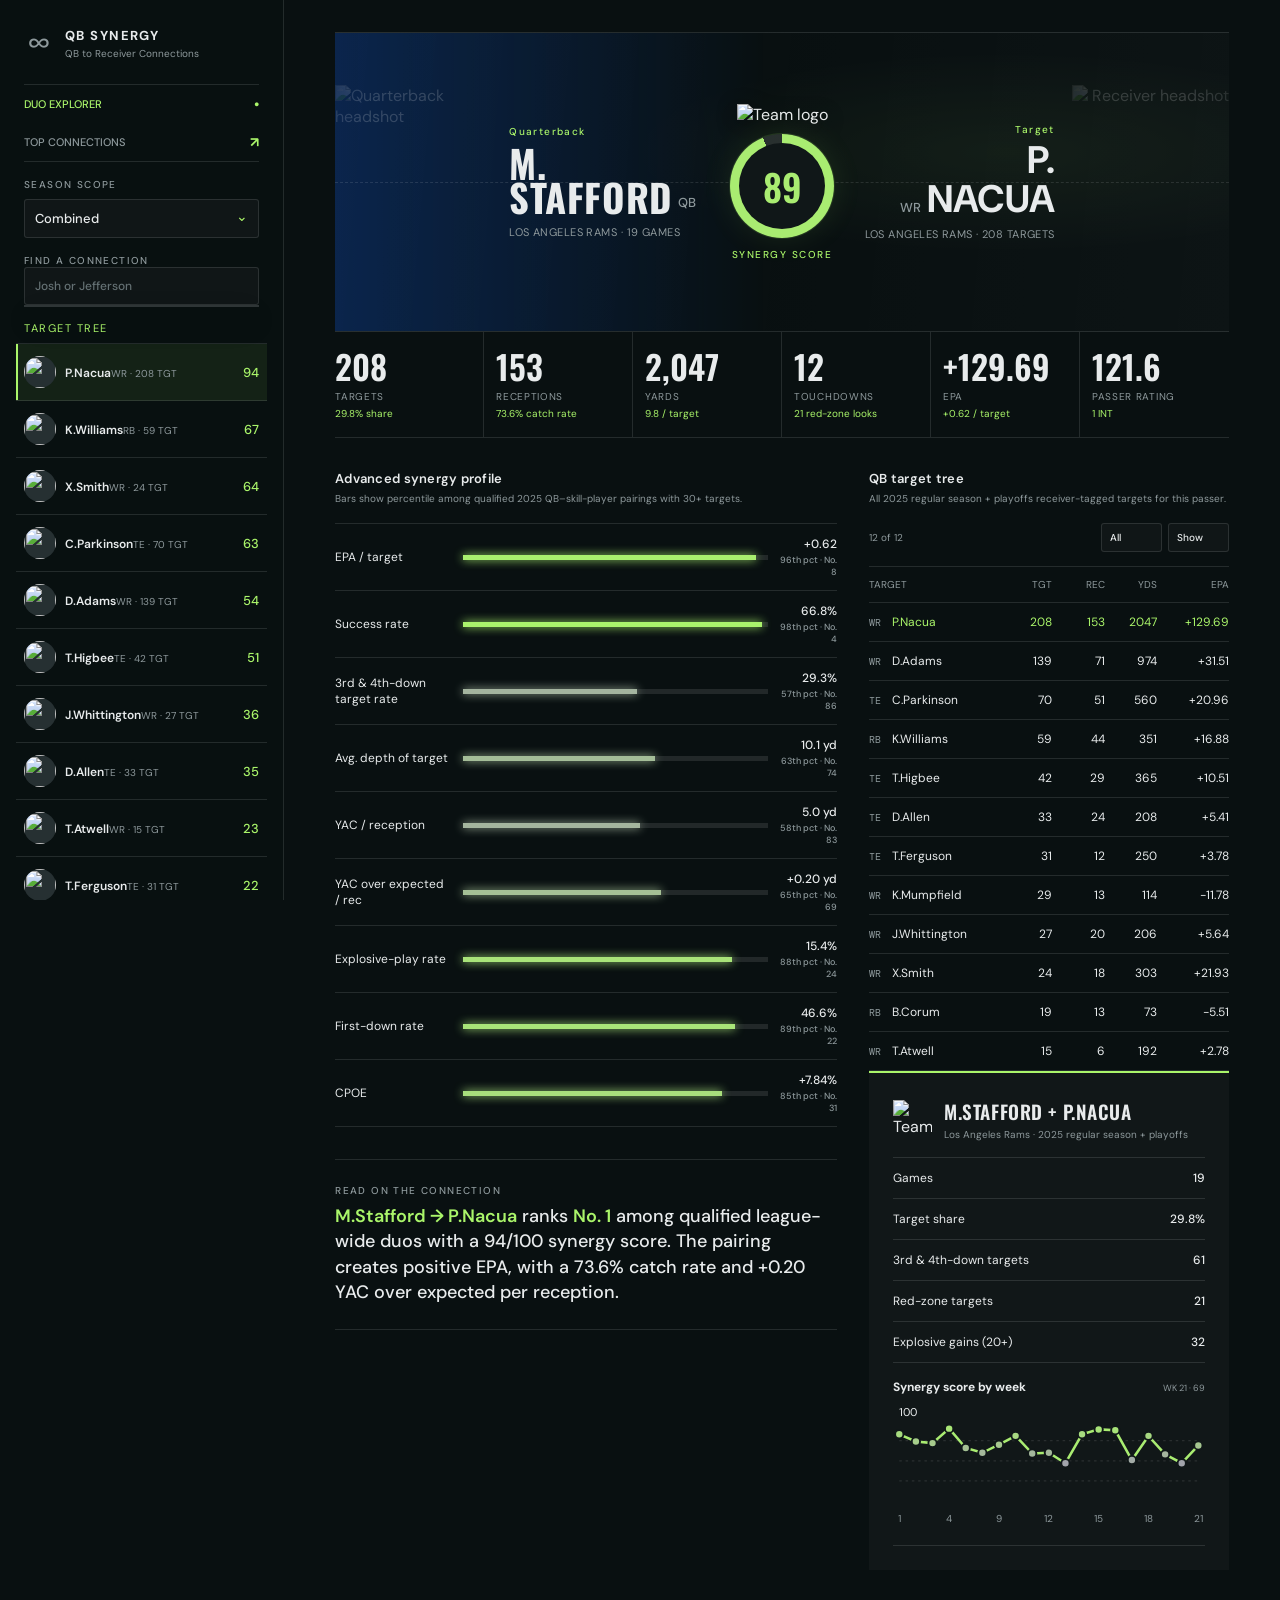
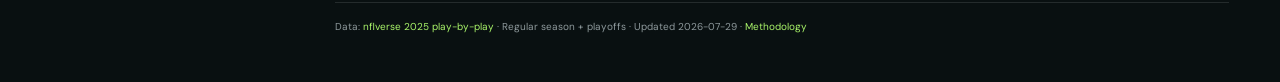
==== commit 4dfcb91c: "Fix receiver hero name wrapping" ====
--- a/index.html
+++ b/index.html
@@ -36,13 +36,14 @@
 <style>
 .table-scroll{width:100%;overflow-x:auto;overscroll-behavior-inline:contain;scrollbar-color:var(--line) transparent}.table-scroll .split-table{min-width:0}.split-row{grid-template-columns:minmax(118px,1.25fr) repeat(3,minmax(36px,.45fr)) minmax(58px,.63fr);gap:6px}.split-row span:first-child{min-width:0;white-space:nowrap;overflow:hidden;text-overflow:ellipsis}.split-row span:not(:first-child){white-space:nowrap}.split-row.header span:not(:first-child){text-align:right}.position-dot{display:inline!important;flex:0 0 auto!important;width:auto!important;height:auto!important;margin:0 4px 0 0!important;border:0!important;border-radius:0!important;color:var(--muted)!important;font:10px "DM Mono"!important}.split-empty{grid-column:1/-1;padding:16px 0;color:var(--muted);font:11px "DM Mono"}.page-meta{margin-top:var(--space-6);padding-top:var(--space-4);border-top:1px solid var(--line);color:var(--muted);font:10px/1.55 "DM Mono"}.page-meta a{color:var(--accent);text-decoration:none}.page-meta a:hover{text-decoration:underline}@media(min-width:961px){.grid{grid-template-columns:minmax(0,1.34fr) minmax(330px,.96fr)}}@media(max-width:720px){main{padding-left:16px;padding-right:16px}.grid{gap:24px}}@media(max-width:620px){.table-scroll{margin-right:calc(var(--space-3) * -1);padding-right:var(--space-3);width:calc(100% + var(--space-3))}.split-row{gap:6px}}
 </style>
+<style>#receiverName .receiver-initial{display:block}#receiverName .receiver-last{display:inline-flex;align-items:baseline;gap:6px;white-space:nowrap}#receiverName .receiver-last small{display:inline;flex:0 0 auto;margin:0}</style>
 <link rel="icon" href="favicon.svg" type="image/svg+xml"></head><body>
 <div class="app">
   <aside class="sidebar">
     <div class="brand"><i class="mark" aria-hidden="true">∞</i><div><strong>QB SYNERGY</strong><span>QB to Receiver Connections</span></div></div>
     <nav class="side-nav"><a class="active" href="index.html">DUO EXPLORER <b>•</b></a><a href="top-connections.html">TOP CONNECTIONS <b>↗</b></a></nav>
     <div class="filter"><div class="side-label">Season scope</div><div class="select-wrap"><select id="seasonScope" aria-label="Select season scope"><option value="REG">Regular season</option><option value="POST">Playoffs</option><option value="ALL">Combined</option></select></div></div>
-    <div class="search"><div class="side-label">Find a connection</div><input id="pairSearch" type="search" autocomplete="off" placeholder="Josh, Jefferson, or Chiefs" aria-label="Find a quarterback target connection"><div class="search-results" id="searchResults"></div></div>
+    <div class="search"><div class="side-label">Find a connection</div><input id="pairSearch" type="search" autocomplete="off" placeholder="Josh or Jefferson" aria-label="Find a quarterback target connection"><div class="search-results" id="searchResults"></div></div>
     <div class="pair-list-title"><span class="side-label">Target tree</span></div>
     <div class="pair-list" id="pairList"></div>
     <div class="source">Built from <a href="https://nflverse.nflverse.com/" target="_blank" rel="noreferrer">nflverse</a> 2025 play-by-play.<br>Regular season · receiver-tagged attempts · min. 2 targets.</div>
@@ -142,5 +143,8 @@
   $('#pairSearch').onkeydown=e=>{if(e.key==='Enter'){const first=$('#searchResults [data-qb]');if(first){e.preventDefault();first.click()}}};
 }).catch(error=>{console.error(error);$('main').innerHTML=`<div class="empty">Could not load dashboard data: ${error.message}</div>`});
 </script>
+<script>
+  (()=>{const el=document.getElementById('receiverName');if(!el)return;const repair=()=>{if(el.querySelector('.receiver-last'))return;const initial=el.childNodes[0]?.textContent?.trim().replace(/\.$/,'');const position=el.querySelector('small')?.textContent?.trim();const last=position?el.textContent.split(position).pop().trim():'';if(!initial||!position||!last)return;observer.disconnect();el.innerHTML=`<span class="receiver-initial">${initial}.</span><span class="receiver-last"><small>${position}</small>${last}</span>`;observer.observe(el,{childList:true,subtree:true})};const observer=new MutationObserver(repair);observer.observe(el,{childList:true,subtree:true});repair()})();
+</script>
 </body>
 </html>
